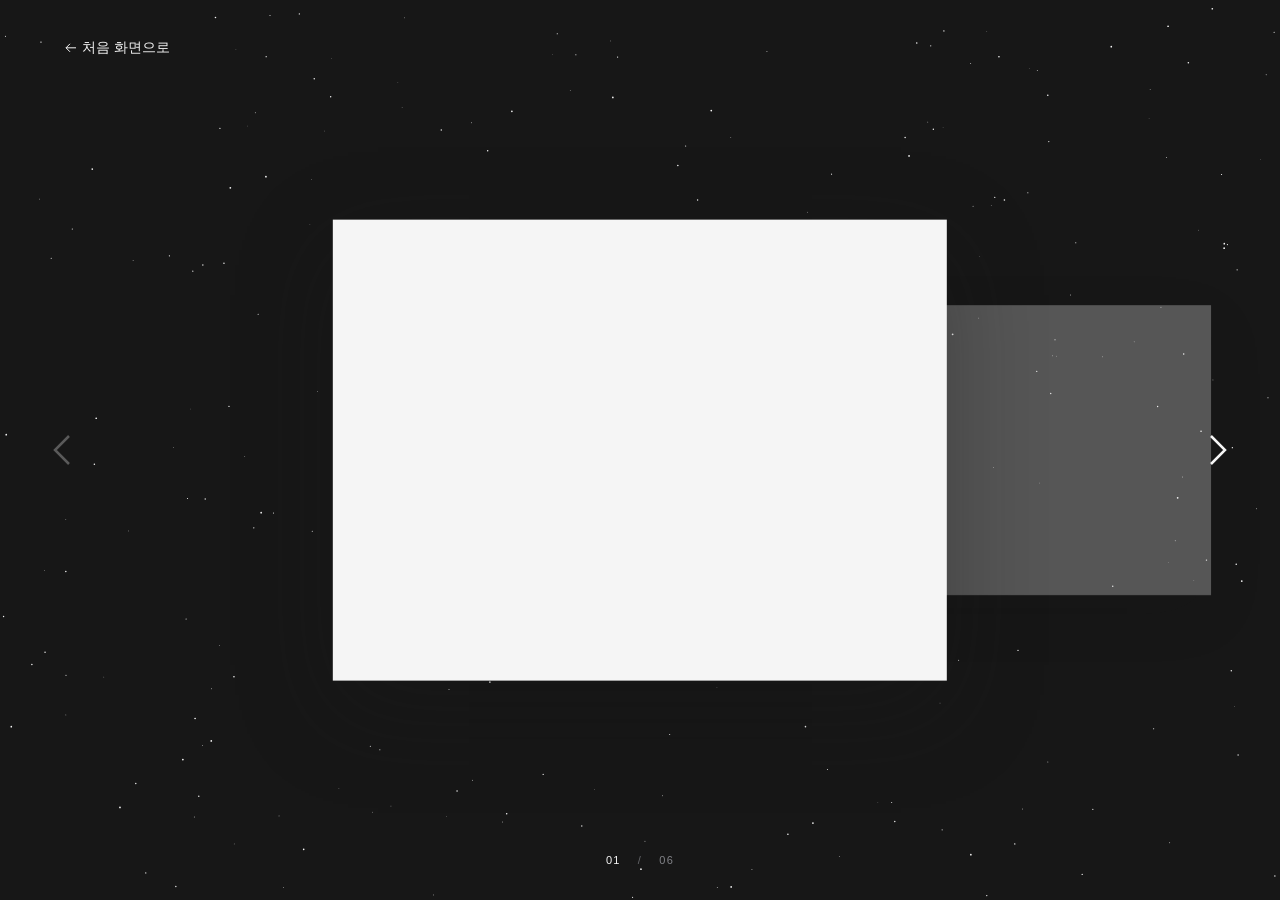
==== explore.html @ b11852df "Add files via upload" ====
<!doctype html><html lang="ko"><head><meta charset="utf-8"><meta name="viewport" content="width=device-width,initial-scale=1"><meta name="theme-color" content="#171717"><title>포트폴리오</title><link rel="stylesheet" href="style.css"><script src="projects.js" defer></script><script src="page-transition.js" defer></script><script src="script.js" defer></script><link rel="stylesheet" href="transition.css"><link rel="stylesheet" href="navigation.css?v=20261103-touch4"><script src="icon-alignment.js" defer></script><link rel="stylesheet" href="star-motion.css"><script src="star-motion.js" defer></script><script src="touch-feedback.js?v=20261103-touch4" defer></script></head><body><div id="explorer" class="explorer page-surface" data-page-surface="explore">
<header class="page-nav"><a id="home" class="page-nav-link" href="index.html" data-fade-link><span class="back-icon" aria-hidden="true"><svg viewBox="0 0 14 14" width="14" height="14" fill="none"><path d="M12 7H2M6 3L2 7L6 11" stroke="currentColor" stroke-width="1"/></svg></span><span class="back-label">처음 화면으로</span></a></header>
<div class="universe" aria-hidden="true"><div class="star-pointer"><canvas id="stars"></canvas></div></div>
<main id="scene" tabindex="0" role="region" aria-roledescription="캐러셀" aria-label="포트폴리오" aria-describedby="instructions"><div id="cards"></div></main>
<button id="previous" class="nav-arrow previous" type="button" aria-label="이전 프로젝트" disabled><svg width="18" height="32" viewBox="0 0 18 32" fill="none" aria-hidden="true"><path d="M16 2 2 16 16 30" stroke="currentColor" stroke-width="2.5" stroke-linecap="butt" stroke-linejoin="miter"/></svg></button>
<button id="next" class="nav-arrow next" type="button" aria-label="다음 프로젝트" disabled><svg width="18" height="32" viewBox="0 0 18 32" fill="none" aria-hidden="true"><path d="M2 2 16 16 2 30" stroke="currentColor" stroke-width="2.5" stroke-linecap="butt" stroke-linejoin="miter"/></svg></button>
<p id="instructions" class="sr-only">좌우 드래그, 이전·다음 버튼, 키보드 좌우 방향키, 마우스 휠로 탐색하세요. 중앙 활성 카드를 클릭하거나 Enter를 누르면 상세 페이지로 이동합니다.</p>
<div class="counter" aria-hidden="true"><span id="current">01</span><span class="divider">/</span><span id="total">06</span></div><p id="announcement" class="sr-only" role="status" aria-live="polite" aria-atomic="true"></p></div></body></html>
---- style.css ----
:root{color-scheme:dark;font-family:Arial,sans-serif;background:#171717}*{box-sizing:border-box}html,body{margin:0;width:100%;height:100%;overflow:hidden}body{isolation:isolate}
.universe{position:fixed;inset:-5%;pointer-events:none;background:#171717}#stars{width:100%;height:100%;display:block}
.explorer{position:fixed;inset:0;z-index:1;background:#171717;opacity:1;transition:opacity 1000ms ease-in-out}.explorer.fading-out{opacity:0;pointer-events:none}.explorer[hidden]{display:none}.detail-frame{position:fixed;inset:0;z-index:0;width:100%;height:100%;border:0;background:#171717}
#scene{position:fixed;inset:0;perspective:1100px;perspective-origin:50% 50%;touch-action:none;cursor:grab;outline:none;user-select:none;-webkit-user-select:none;-webkit-tap-highlight-color:transparent}#scene:focus-visible{outline:none}#scene.dragging,#scene.dragging .card{cursor:grabbing}.nav-arrow,.card{-webkit-tap-highlight-color:transparent}.nav-arrow:active:not(:disabled){opacity:1;background:transparent;filter:none}.card:active{filter:none}
.nav-arrow{position:fixed;top:50%;transform:translateY(-50%);z-index:5;display:grid;place-items:center;width:48px;height:64px;padding:0;border:0;background:transparent;color:#F5F5F5;cursor:pointer;opacity:1;touch-action:manipulation}.nav-arrow.previous{left:clamp(8px,3vw,48px)}.nav-arrow.next{right:clamp(8px,3vw,48px)}.nav-arrow:disabled{opacity:.3;cursor:default}.nav-arrow:focus-visible{outline:1px solid #F5F5F580;outline-offset:2px}
#cards{position:absolute;inset:0;transform-style:preserve-3d;pointer-events:none}.card{position:absolute;left:50%;top:50%;width:min(48vw,680px,76vh);aspect-ratio:4/3;margin:0;background:#F5F5F5;backface-visibility:hidden;will-change:transform,opacity;box-shadow:0 30px 90px #17171755;overflow:hidden;pointer-events:none;cursor:default;user-select:none;-webkit-user-select:none;-webkit-user-drag:none}.card.is-active{pointer-events:auto;cursor:pointer}.card img{display:block;width:100%;height:100%;object-fit:cover;pointer-events:none;user-select:none;-webkit-user-select:none;-webkit-user-drag:none}
.counter{position:fixed;bottom:max(34px,env(safe-area-inset-bottom));left:50%;transform:translateX(-50%);display:flex;align-items:center;gap:17px;color:#F5F5F5;font-size:11px;font-variant-numeric:tabular-nums;letter-spacing:.12em;pointer-events:none}.divider{color:#65666a}.counter #total{color:#818287}.sr-only{position:absolute;width:1px;height:1px;padding:0;margin:-1px;overflow:hidden;clip-path:inset(50%);white-space:nowrap;border:0}
@media(max-width:900px){.card{width:min(60vw,76vh)}}@media(max-width:600px){.card{width:min(78vw,80vh)}.counter{bottom:max(28px,env(safe-area-inset-bottom))}.nav-arrow{width:44px;height:56px}.nav-arrow.previous{left:0}.nav-arrow.next{right:0}.nav-arrow svg{width:13px;height:26px}}@media(prefers-reduced-motion:reduce){.explorer{transition:none}}
---- transition.css ----
:root { --page-fade-duration: 1000ms; }
.page-surface { opacity: 1; transition: opacity var(--page-fade-duration) ease-in-out; }
.page-surface[hidden] { display: none !important; }
.page-frame { position: fixed; inset: 0; width: 100%; height: 100%; border: 0; background: #171717; opacity: 1; z-index: 0; pointer-events: auto; transition: opacity var(--page-fade-duration) ease-in-out; }
.page-leaving { opacity: 0 !important; pointer-events: none !important; }
@media (prefers-reduced-motion: reduce) { .page-surface, .page-frame { transition: none; } }
---- navigation.css ----
/* 프로젝트 탐색 / 상세 화면의 왼쪽 위 내비게이션 공통 규칙 */
:root { --page-nav-top: 36px; }
.page-nav {
  position: absolute;
  top: 0;
  left: 0;
  z-index: 6;
  margin: 0;
  padding: var(--page-nav-top) clamp(24px, 5vw, 80px);
}
.page-nav-link {
  display: inline-block;
  margin: 0;
  padding: 0;
  border: 0;
  outline: none;
  box-shadow: none;
  text-shadow: none;
  filter: none;
  background: transparent;
  color: #F5F5F5;
  font-family: Arial, 'Noto Sans KR', sans-serif;
  font-size: 14px;
  font-weight: 400;
  line-height: 1.6;
  letter-spacing: 0;
  text-align: left;
  text-decoration: none;
  text-decoration-color: #F5F5F5;
  text-decoration-thickness: 2px;
  text-underline-offset: 5px;
  cursor: pointer;
  -webkit-tap-highlight-color: transparent;
  user-select: none;
  -webkit-user-select: none;
}
.page-nav-link:hover,
.page-nav-link:active,
.page-nav-link:focus {
  color: #F5F5F5;
  border: 0;
  outline: none;
  box-shadow: none;
  background: transparent;
  text-decoration-line: none;
}
.page-nav-link:focus-visible {
  outline: none;
  text-decoration-line: none;
  text-shadow: none;
  background: transparent;
}
.page-nav-link,
#start {
  text-decoration-line: none;
  text-decoration-color: #F5F5F5;
  text-decoration-thickness: 2px;
  text-underline-offset: 5px;
  text-decoration-skip-ink: none;
}
#start { text-decoration-thickness: 3px; }
:is(#back, #home) { position: relative; display: inline-flex; align-items: center; gap: .28em; }
:is(#back, #home) .back-icon { display: inline-flex; align-items: center; justify-content: center; flex: none; width: 14px; height: 14px; line-height: 1; }
:is(#back, #home) .back-icon svg { display: block; }
/* 한 줄의 가상 요소로 그려서 아이콘/텍스트 경계에서 밑줄이 끊기지 않습니다. */
:is(#back, #home)::after { content: ''; position: absolute; left: 0; right: 0; bottom: -3px; height: 2px; background: #F5F5F5; opacity: 0; pointer-events: none; }
:is(#back, #home):hover, :is(#back, #home):focus, :is(#back, #home):focus-visible, :is(#back, #home):active { text-decoration-line: none; }
@media (hover: hover) and (pointer: fine) {
  .page-nav-link:hover:not(:active),
  #start:hover:not(:active) { text-decoration-line: underline; }
  :is(#back, #home):hover:not(:active) { text-decoration-line: none; }
  :is(#back, #home):hover:not(:active)::after { opacity: 1; }
}
.page-leaving :is(#back, #home)::after, :is(#back, #home):active::after { opacity: 0; }
.page-leaving .page-nav-link,
.page-leaving #start,
#start:active {
  text-decoration-line: none;
  text-shadow: none;
}
@media (max-width: 760px) {
  :root { --page-nav-top: 26px; }
  .page-nav { padding: var(--page-nav-top) 6%; }
}
/* 모바일의 네 버튼은 같은 터치 상태와 흰색 밑줄 규칙을 공유합니다. */
@media (hover: none), (pointer: coarse) {
  :is(#start, #home, #back, #making-open) {
    color: #F5F5F5;
    text-decoration-color: #F5F5F5;
    text-decoration-thickness: 2px;
    text-underline-offset: 5px;
    text-decoration-skip-ink: none;
    -webkit-tap-highlight-color: transparent;
    -webkit-user-select: none;
    user-select: none;
  }
  :is(#start, #making-open):hover { text-decoration-line: none; }
  :is(#start, #making-open):is(.is-touch-pressed, :focus-visible) {
    text-decoration-line: underline;
  }
  :is(#back, #home):is(.is-touch-pressed, :focus-visible)::after {
    opacity: 1;
    height: 2px;
    background: #F5F5F5;
  }
}
/* 실제 터치 입력은 화면 폭이나 연결된 마우스 유무와 관계없이 반응합니다. */
:is(#start, #making-open).is-touch-pressed {
  color: #F5F5F5;
  text-decoration-line: underline;
  text-decoration-color: #F5F5F5;
  text-decoration-thickness: 2px;
  text-underline-offset: 5px;
}
:is(#back, #home).is-touch-pressed::after { opacity: 1; }
.page-leaving :is(#start, #making-open) { text-decoration-line: none; }
.page-leaving :is(#back, #home)::after { opacity: 0; }
/* START의 기존 밑줄 두께는 터치 상태에서도 유지합니다. */
#start,
#start.is-touch-pressed { text-decoration-thickness: 3px; }
---- star-motion.css ----
.cover, .detail-surface { isolation: isolate; }
.cover-starfield, .detail-starfield { position: fixed; inset: -5%; z-index: -1; background: #171717; pointer-events: none; }
.star-pointer { width: 100%; height: 100%; pointer-events: none; will-change: transform; }
.cover-starfield canvas, .detail-starfield canvas { display: block; width: 100%; height: 100%; }
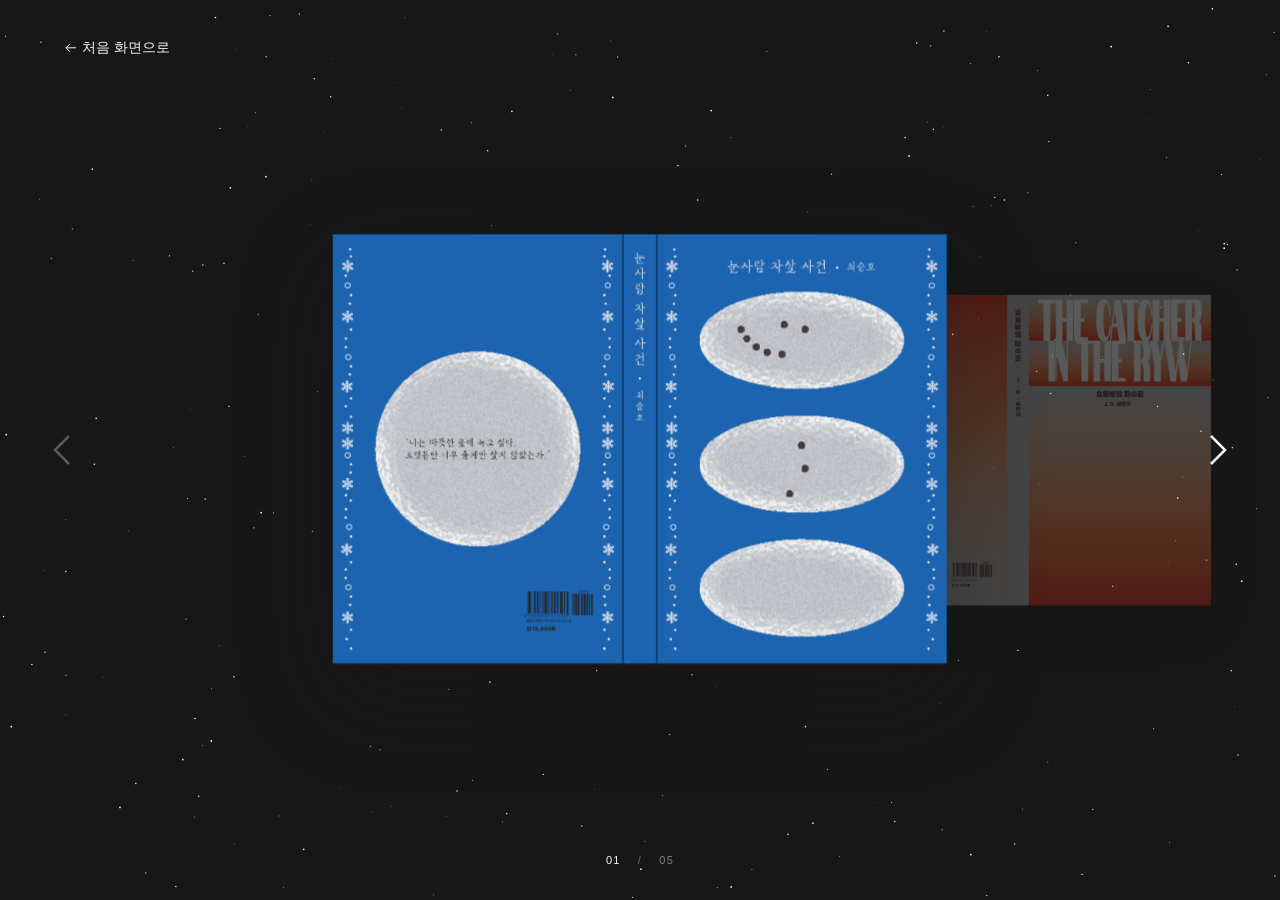
==== commit 88044ea6: "Add files via upload" ====
--- a/explore.html
+++ b/explore.html
@@ -1,8 +1,8 @@
-<!doctype html><html lang="ko"><head><meta charset="utf-8"><meta name="viewport" content="width=device-width,initial-scale=1"><meta name="theme-color" content="#171717"><title>포트폴리오</title><link rel="stylesheet" href="style.css"><script src="projects.js" defer></script><script src="page-transition.js" defer></script><script src="script.js" defer></script><link rel="stylesheet" href="transition.css"><link rel="stylesheet" href="navigation.css?v=20261103-touch4"><script src="icon-alignment.js" defer></script><link rel="stylesheet" href="star-motion.css"><script src="star-motion.js" defer></script><script src="touch-feedback.js?v=20261103-touch4" defer></script></head><body><div id="explorer" class="explorer page-surface" data-page-surface="explore">
+<!doctype html><html lang="ko"><head><meta charset="utf-8"><meta name="viewport" content="width=device-width,initial-scale=1"><meta name="theme-color" content="#171717"><title>포트폴리오</title><link rel="stylesheet" href="style.css?v=20261109-slide"><script src="projects.js?v=20261112-design-titles" defer></script><script src="page-transition.js?v=20261110-render" defer></script><script src="script.js?v=20261110-gallery-raster" defer></script><link rel="stylesheet" href="transition.css"><link rel="stylesheet" href="navigation.css?v=20261103-line8"><script src="icon-alignment.js?v=20261103-line8" defer></script><link rel="stylesheet" href="star-motion.css"><script src="star-motion.js" defer></script><script src="touch-feedback.js?v=20261103-mobile6" defer></script></head><body><div id="explorer" class="explorer page-surface" data-page-surface="explore">
 <header class="page-nav"><a id="home" class="page-nav-link" href="index.html" data-fade-link><span class="back-icon" aria-hidden="true"><svg viewBox="0 0 14 14" width="14" height="14" fill="none"><path d="M12 7H2M6 3L2 7L6 11" stroke="currentColor" stroke-width="1"/></svg></span><span class="back-label">처음 화면으로</span></a></header>
 <div class="universe" aria-hidden="true"><div class="star-pointer"><canvas id="stars"></canvas></div></div>
 <main id="scene" tabindex="0" role="region" aria-roledescription="캐러셀" aria-label="포트폴리오" aria-describedby="instructions"><div id="cards"></div></main>
 <button id="previous" class="nav-arrow previous" type="button" aria-label="이전 프로젝트" disabled><svg width="18" height="32" viewBox="0 0 18 32" fill="none" aria-hidden="true"><path d="M16 2 2 16 16 30" stroke="currentColor" stroke-width="2.5" stroke-linecap="butt" stroke-linejoin="miter"/></svg></button>
 <button id="next" class="nav-arrow next" type="button" aria-label="다음 프로젝트" disabled><svg width="18" height="32" viewBox="0 0 18 32" fill="none" aria-hidden="true"><path d="M2 2 16 16 2 30" stroke="currentColor" stroke-width="2.5" stroke-linecap="butt" stroke-linejoin="miter"/></svg></button>
 <p id="instructions" class="sr-only">좌우 드래그, 이전·다음 버튼, 키보드 좌우 방향키, 마우스 휠로 탐색하세요. 중앙 활성 카드를 클릭하거나 Enter를 누르면 상세 페이지로 이동합니다.</p>
-<div class="counter" aria-hidden="true"><span id="current">01</span><span class="divider">/</span><span id="total">06</span></div><p id="announcement" class="sr-only" role="status" aria-live="polite" aria-atomic="true"></p></div></body></html>
+<div class="counter" aria-hidden="true"><span id="current">01</span><span class="divider">/</span><span id="total">05</span></div><p id="announcement" class="sr-only" role="status" aria-live="polite" aria-atomic="true"></p></div></body></html>
--- a/style.css
+++ b/style.css
@@ -3,6 +3,24 @@
 .explorer{position:fixed;inset:0;z-index:1;background:#171717;opacity:1;transition:opacity 1000ms ease-in-out}.explorer.fading-out{opacity:0;pointer-events:none}.explorer[hidden]{display:none}.detail-frame{position:fixed;inset:0;z-index:0;width:100%;height:100%;border:0;background:#171717}
 #scene{position:fixed;inset:0;perspective:1100px;perspective-origin:50% 50%;touch-action:none;cursor:grab;outline:none;user-select:none;-webkit-user-select:none;-webkit-tap-highlight-color:transparent}#scene:focus-visible{outline:none}#scene.dragging,#scene.dragging .card{cursor:grabbing}.nav-arrow,.card{-webkit-tap-highlight-color:transparent}.nav-arrow:active:not(:disabled){opacity:1;background:transparent;filter:none}.card:active{filter:none}
 .nav-arrow{position:fixed;top:50%;transform:translateY(-50%);z-index:5;display:grid;place-items:center;width:48px;height:64px;padding:0;border:0;background:transparent;color:#F5F5F5;cursor:pointer;opacity:1;touch-action:manipulation}.nav-arrow.previous{left:clamp(8px,3vw,48px)}.nav-arrow.next{right:clamp(8px,3vw,48px)}.nav-arrow:disabled{opacity:.3;cursor:default}.nav-arrow:focus-visible{outline:1px solid #F5F5F580;outline-offset:2px}
-#cards{position:absolute;inset:0;transform-style:preserve-3d;pointer-events:none}.card{position:absolute;left:50%;top:50%;width:min(48vw,680px,76vh);aspect-ratio:4/3;margin:0;background:#F5F5F5;backface-visibility:hidden;will-change:transform,opacity;box-shadow:0 30px 90px #17171755;overflow:hidden;pointer-events:none;cursor:default;user-select:none;-webkit-user-select:none;-webkit-user-drag:none}.card.is-active{pointer-events:auto;cursor:pointer}.card img{display:block;width:100%;height:100%;object-fit:cover;pointer-events:none;user-select:none;-webkit-user-select:none;-webkit-user-drag:none}
+#cards{position:absolute;inset:0;transform-style:preserve-3d;pointer-events:none}.card{position:absolute;left:50%;top:50%;--card-width:min(48vw,680px,76vh);width:var(--card-width);aspect-ratio:4/3;margin:0;background:#F5F5F5;backface-visibility:hidden;will-change:transform,opacity;box-shadow:0 30px 90px #17171755;overflow:hidden;pointer-events:none;cursor:default;user-select:none;-webkit-user-select:none;-webkit-user-drag:none}.card.is-active{pointer-events:auto;cursor:pointer}.card img{display:block;width:100%;height:100%;object-fit:cover;pointer-events:none;user-select:none;-webkit-user-select:none;-webkit-user-drag:none}
 .counter{position:fixed;bottom:max(34px,env(safe-area-inset-bottom));left:50%;transform:translateX(-50%);display:flex;align-items:center;gap:17px;color:#F5F5F5;font-size:11px;font-variant-numeric:tabular-nums;letter-spacing:.12em;pointer-events:none}.divider{color:#65666a}.counter #total{color:#818287}.sr-only{position:absolute;width:1px;height:1px;padding:0;margin:-1px;overflow:hidden;clip-path:inset(50%);white-space:nowrap;border:0}
-@media(max-width:900px){.card{width:min(60vw,76vh)}}@media(max-width:600px){.card{width:min(78vw,80vh)}.counter{bottom:max(28px,env(safe-area-inset-bottom))}.nav-arrow{width:44px;height:56px}.nav-arrow.previous{left:0}.nav-arrow.next{right:0}.nav-arrow svg{width:13px;height:26px}}@media(prefers-reduced-motion:reduce){.explorer{transition:none}}
+@media(max-width:900px){.card{--card-width:min(60vw,76vh)}}@media(max-width:600px){.card{--card-width:min(78vw,80vh)}.counter{bottom:max(28px,env(safe-area-inset-bottom))}.nav-arrow{width:44px;height:56px}.nav-arrow.previous{left:0}.nav-arrow.next{right:0}.nav-arrow svg{width:13px;height:26px}}@media(prefers-reduced-motion:reduce){.explorer{transition:none}}
+.card[data-project-id="project-1"]:has(img) { aspect-ratio: 3178 / 2231; }
+.card[data-project-id="project-2"]:has(img) { aspect-ratio: 3308 / 2658; }
+.card[data-project-id="project-3"]:has(img) { aspect-ratio: 3662 / 2480; }
+.card[data-project-id="project-4"]:has(img) {
+  aspect-ratio: 4961 / 7016;
+  width: min(78vw, 52svh, 480px);
+}
+.card:is([data-project-id="project-1"], [data-project-id="project-2"], [data-project-id="project-3"], [data-project-id="project-4"]):has(img) { background: transparent; }
+.card:is([data-project-id="project-1"], [data-project-id="project-2"], [data-project-id="project-3"], [data-project-id="project-4"]) img { object-fit: contain; }
+.card[data-project-id="project-5"]:has(img) {
+  width: calc(var(--card-width) * .75);
+  aspect-ratio: 1;
+  background: transparent;
+}
+.card[data-project-id="project-5"] img { object-fit: contain; }
+.card img { opacity: 0; transition: opacity 180ms ease-out; }
+.card img.is-ready { opacity: 1; }
+@media (prefers-reduced-motion: reduce) { .card img { transition: none; } }
--- a/navigation.css
+++ b/navigation.css
@@ -34,87 +34,70 @@
   user-select: none;
   -webkit-user-select: none;
 }
-.page-nav-link:hover,
-.page-nav-link:active,
-.page-nav-link:focus {
-  color: #F5F5F5;
-  border: 0;
-  outline: none;
-  box-shadow: none;
-  background: transparent;
-  text-decoration-line: none;
+.page-nav-link:hover, .page-nav-link:active, .page-nav-link:focus,
+.page-nav-link:focus-visible {
+  color: #F5F5F5; border: 0; outline: none; box-shadow: none;
+  text-shadow: none; background: transparent; text-decoration-line: none;
 }
-.page-nav-link:focus-visible {
-  outline: none;
-  text-decoration-line: none;
-  text-shadow: none;
-  background: transparent;
-}
-.page-nav-link,
-#start {
-  text-decoration-line: none;
-  text-decoration-color: #F5F5F5;
-  text-decoration-thickness: 2px;
-  text-underline-offset: 5px;
+.page-nav-link, #start {
+  text-decoration-line: none; text-decoration-color: #F5F5F5;
+  text-decoration-thickness: 2px; text-underline-offset: 5px;
   text-decoration-skip-ink: none;
 }
 #start { text-decoration-thickness: 3px; }
 :is(#back, #home) { position: relative; display: inline-flex; align-items: center; gap: .28em; }
 :is(#back, #home) .back-icon { display: inline-flex; align-items: center; justify-content: center; flex: none; width: 14px; height: 14px; line-height: 1; }
 :is(#back, #home) .back-icon svg { display: block; }
-/* 한 줄의 가상 요소로 그려서 아이콘/텍스트 경계에서 밑줄이 끊기지 않습니다. */
 :is(#back, #home)::after { content: ''; position: absolute; left: 0; right: 0; bottom: -3px; height: 2px; background: #F5F5F5; opacity: 0; pointer-events: none; }
 :is(#back, #home):hover, :is(#back, #home):focus, :is(#back, #home):focus-visible, :is(#back, #home):active { text-decoration-line: none; }
 @media (hover: hover) and (pointer: fine) {
-  .page-nav-link:hover:not(:active),
-  #start:hover:not(:active) { text-decoration-line: underline; }
+  .page-nav-link:hover:not(:active), #start:hover:not(:active) { text-decoration-line: underline; }
   :is(#back, #home):hover:not(:active) { text-decoration-line: none; }
   :is(#back, #home):hover:not(:active)::after { opacity: 1; }
 }
 .page-leaving :is(#back, #home)::after, :is(#back, #home):active::after { opacity: 0; }
-.page-leaving .page-nav-link,
-.page-leaving #start,
-#start:active {
-  text-decoration-line: none;
-  text-shadow: none;
-}
+.page-leaving .page-nav-link, .page-leaving #start, #start:active { text-decoration-line: none; text-shadow: none; }
 @media (max-width: 760px) {
   :root { --page-nav-top: 26px; }
   .page-nav { padding: var(--page-nav-top) 6%; }
 }
-/* 모바일의 네 버튼은 같은 터치 상태와 흰색 밑줄 규칙을 공유합니다. */
-@media (hover: none), (pointer: coarse) {
-  :is(#start, #home, #back, #making-open) {
-    color: #F5F5F5;
-    text-decoration-color: #F5F5F5;
-    text-decoration-thickness: 2px;
-    text-underline-offset: 5px;
-    text-decoration-skip-ink: none;
-    -webkit-tap-highlight-color: transparent;
-    -webkit-user-select: none;
-    user-select: none;
-  }
-  :is(#start, #making-open):hover { text-decoration-line: none; }
-  :is(#start, #making-open):is(.is-touch-pressed, :focus-visible) {
-    text-decoration-line: underline;
-  }
-  :is(#back, #home):is(.is-touch-pressed, :focus-visible)::after {
-    opacity: 1;
-    height: 2px;
-    background: #F5F5F5;
-  }
-}
-/* 실제 터치 입력은 화면 폭이나 연결된 마우스 유무와 관계없이 반응합니다. */
+/* 기준 버튼에 적용 중인 터치 처리는 유지합니다. */
 :is(#start, #making-open).is-touch-pressed {
-  color: #F5F5F5;
-  text-decoration-line: underline;
-  text-decoration-color: #F5F5F5;
-  text-decoration-thickness: 2px;
+  color: #F5F5F5; text-decoration-line: underline;
+  text-decoration-color: #F5F5F5; text-decoration-thickness: 2px;
   text-underline-offset: 5px;
 }
 :is(#back, #home).is-touch-pressed::after { opacity: 1; }
+#start.is-touch-pressed { text-decoration-thickness: 3px; }
+/* 모바일: 제작 과정 버튼처럼 브라우저 hover와 키보드 포커스에도 반응합니다.
+   터치 해제 뒤의 hover 유지 여부 역시 동일하게 브라우저가 결정합니다. */
+@media (hover: none), (pointer: coarse) {
+  #start:is(:hover, :focus-visible) { text-decoration-line: underline; }
+  :is(#back, #home):is(:hover, :focus-visible)::after { opacity: 1; }
+  :is(#start, #home, #back) { color: #F5F5F5; }
+}
 .page-leaving :is(#start, #making-open) { text-decoration-line: none; }
 .page-leaving :is(#back, #home)::after { opacity: 0; }
-/* START의 기존 밑줄 두께는 터치 상태에서도 유지합니다. */
-#start,
-#start.is-touch-pressed { text-decoration-thickness: 3px; }
+/* 제작 과정 버튼과 같은 흰색을 모든 링크 상태에 명시합니다. */
+:is(#home, #back),
+:is(#home, #back):is(:link, :visited, :hover, :active, :focus, :focus-visible) {
+  color: #F5F5F5;
+  -webkit-text-fill-color: #F5F5F5;
+  text-decoration-color: #F5F5F5;
+}
+:is(#home, #back) .back-label,
+:is(#home, #back) .back-icon { color: inherit; }
+/* 모바일 밑줄은 반투명도가 아닌 표시 여부로 제어합니다. */
+@media (hover: none), (pointer: coarse) {
+  :is(#home, #back)::after {
+    background: #F5F5F5;
+    opacity: 1;
+    visibility: hidden;
+    transform: translateY(var(--underline-pixel-offset, 0px));
+  }
+  :is(#home, #back):is(:hover, :focus-visible, .is-touch-pressed)::after {
+    opacity: 1;
+    visibility: visible;
+  }
+  .page-leaving :is(#home, #back)::after { visibility: hidden; }
+}
